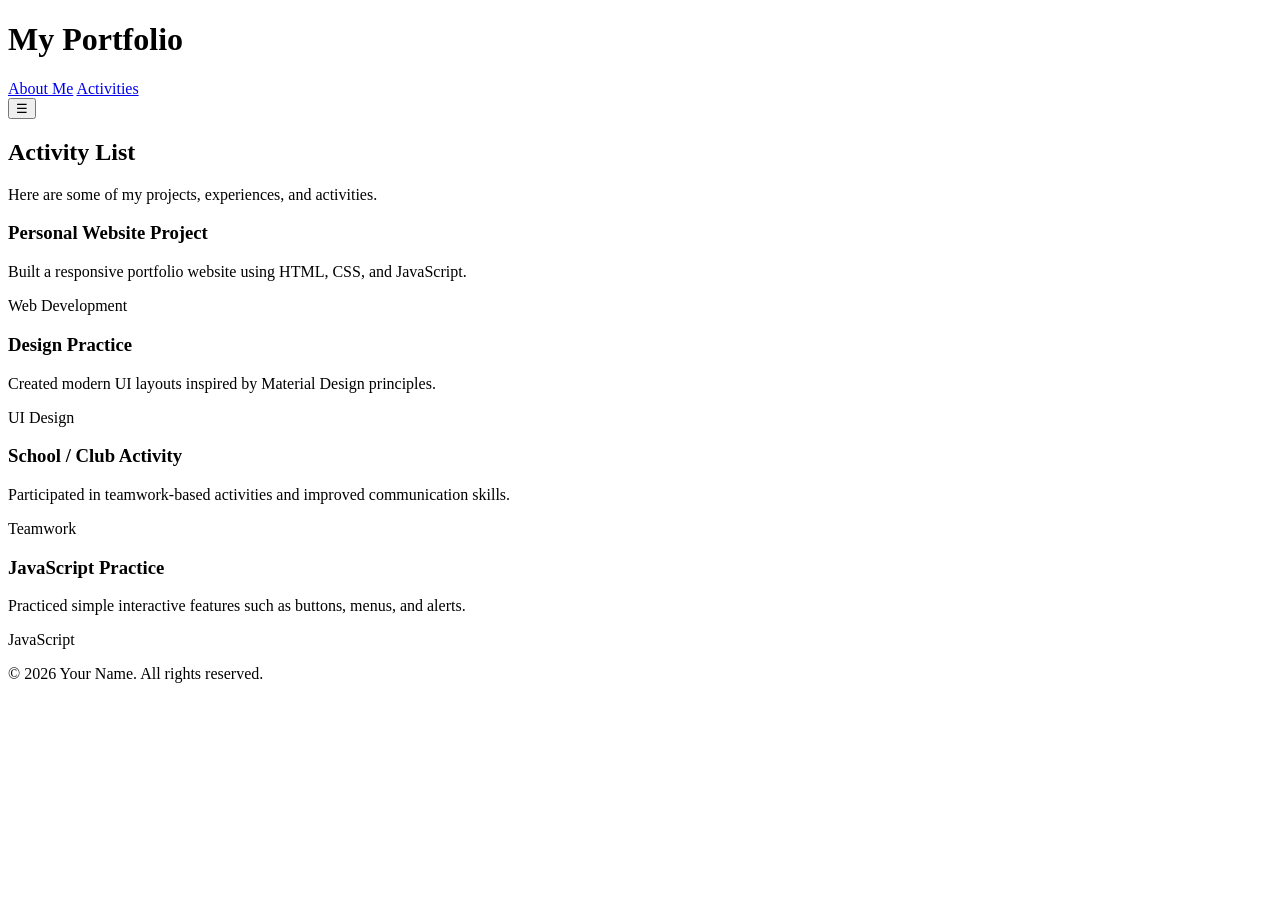
==== activities.html @ 1c616c31 "Create activities.html" ====
<!DOCTYPE html>
<html lang="en">
<head>
  <meta charset="UTF-8" />
  <meta name="viewport" content="width=device-width, initial-scale=1.0" />
  <title>Activities</title>
  <link rel="stylesheet" href="style.css" />
</head>
<body>
  <header class="navbar">
    <h1 class="logo">My Portfolio</h1>
    <nav id="navMenu">
      <a href="index.html">About Me</a>
      <a href="activities.html" class="active">Activities</a>
    </nav>
    <button class="menu-btn" type="button" onclick="toggleMenu()" aria-label="Open menu">☰</button>
  </header>

  <main class="container">
    <section class="card">
      <h2>Activity List</h2>
      <p>Here are some of my projects, experiences, and activities.</p>
    </section>

    <section class="activity-list">
      <div class="card activity-card">
        <h3>Personal Website Project</h3>
        <p>Built a responsive portfolio website using HTML, CSS, and JavaScript.</p>
        <span class="tag">Web Development</span>
      </div>
      <div class="card activity-card">
        <h3>Design Practice</h3>
        <p>Created modern UI layouts inspired by Material Design principles.</p>
        <span class="tag">UI Design</span>
      </div>
      <div class="card activity-card">
        <h3>School / Club Activity</h3>
        <p>Participated in teamwork-based activities and improved communication skills.</p>
        <span class="tag">Teamwork</span>
      </div>
      <div class="card activity-card">
        <h3>JavaScript Practice</h3>
        <p>Practiced simple interactive features such as buttons, menus, and alerts.</p>
        <span class="tag">JavaScript</span>
      </div>
    </section>
  </main>

  <footer>
    <p>© 2026 Your Name. All rights reserved.</p>
  </footer>
  <script src="script.js"></script>
</body>
</html>
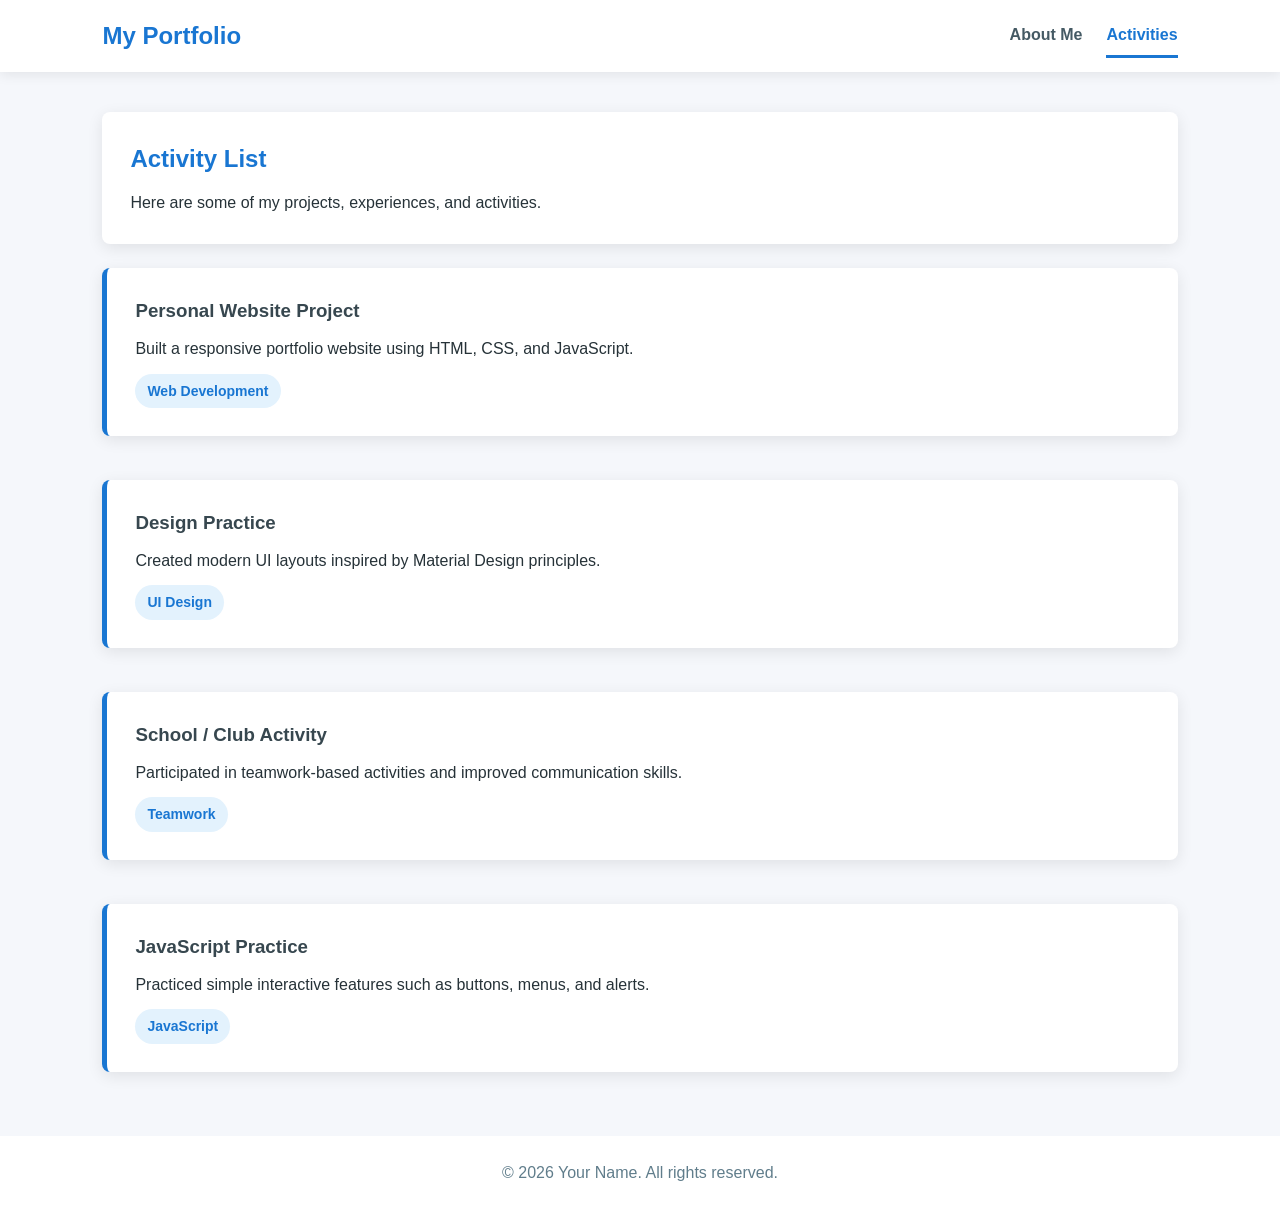
==== commit 992b5989: "Update activities.html" ====
--- a/activities.html
+++ b/activities.html
@@ -9,11 +9,13 @@
 <body>
   <header class="navbar">
     <h1 class="logo">My Portfolio</h1>
+
     <nav id="navMenu">
       <a href="index.html">About Me</a>
       <a href="activities.html" class="active">Activities</a>
     </nav>
-    <button class="menu-btn" type="button" onclick="toggleMenu()" aria-label="Open menu">☰</button>
+
+    <button class="menu-btn" onclick="toggleMenu()">☰</button>
   </header>
 
   <main class="container">
@@ -25,22 +27,33 @@
     <section class="activity-list">
       <div class="card activity-card">
         <h3>Personal Website Project</h3>
-        <p>Built a responsive portfolio website using HTML, CSS, and JavaScript.</p>
+        <p>
+          Built a responsive portfolio website using HTML, CSS, and JavaScript.
+        </p>
         <span class="tag">Web Development</span>
       </div>
+
       <div class="card activity-card">
         <h3>Design Practice</h3>
-        <p>Created modern UI layouts inspired by Material Design principles.</p>
+        <p>
+          Created modern UI layouts inspired by Material Design principles.
+        </p>
         <span class="tag">UI Design</span>
       </div>
+
       <div class="card activity-card">
         <h3>School / Club Activity</h3>
-        <p>Participated in teamwork-based activities and improved communication skills.</p>
+        <p>
+          Participated in teamwork-based activities and improved communication skills.
+        </p>
         <span class="tag">Teamwork</span>
       </div>
+
       <div class="card activity-card">
         <h3>JavaScript Practice</h3>
-        <p>Practiced simple interactive features such as buttons, menus, and alerts.</p>
+        <p>
+          Practiced simple interactive features such as buttons, menus, and alerts.
+        </p>
         <span class="tag">JavaScript</span>
       </div>
     </section>
@@ -49,6 +62,7 @@
   <footer>
     <p>© 2026 Your Name. All rights reserved.</p>
   </footer>
+
   <script src="script.js"></script>
 </body>
 </html>
--- a/style.css
+++ b/style.css
@@ -0,0 +1,215 @@
+* {
+  box-sizing: border-box;
+  margin: 0;
+  padding: 0;
+}
+
+body {
+  font-family: Arial, sans-serif;
+  background: #f5f7fb;
+  color: #263238;
+  line-height: 1.6;
+}
+
+.navbar {
+  background: #ffffff;
+  height: 72px;
+  padding: 0 8%;
+  display: flex;
+  align-items: center;
+  justify-content: space-between;
+  box-shadow: 0 3px 12px rgba(0, 0, 0, 0.08);
+  position: sticky;
+  top: 0;
+  z-index: 10;
+}
+
+.logo {
+  font-size: 24px;
+  color: #1976d2;
+}
+
+nav {
+  display: flex;
+  gap: 24px;
+}
+
+nav a {
+  text-decoration: none;
+  color: #455a64;
+  font-weight: bold;
+  padding: 8px 0;
+}
+
+nav a:hover,
+nav a.active {
+  color: #1976d2;
+  border-bottom: 3px solid #1976d2;
+}
+
+.menu-btn {
+  display: none;
+  background: #1976d2;
+  color: white;
+  border: none;
+  padding: 8px 12px;
+  font-size: 20px;
+  border-radius: 6px;
+  cursor: pointer;
+}
+
+.container {
+  width: 84%;
+  max-width: 1100px;
+  margin: 40px auto;
+}
+
+.card {
+  background: #ffffff;
+  padding: 28px;
+  margin-bottom: 24px;
+  border-radius: 8px;
+  box-shadow: 0 4px 16px rgba(0, 0, 0, 0.09);
+}
+
+.hero {
+  display: flex;
+  gap: 32px;
+  align-items: center;
+}
+
+.profile-img {
+  width: 180px;
+  height: 180px;
+  border-radius: 50%;
+  object-fit: cover;
+  border: 5px solid #e3f2fd;
+}
+
+h2 {
+  color: #1976d2;
+  margin-bottom: 12px;
+}
+
+h3 {
+  margin-bottom: 10px;
+  color: #37474f;
+}
+
+.subtitle {
+  color: #607d8b;
+  font-weight: bold;
+  margin-bottom: 16px;
+}
+
+.primary-btn {
+  margin-top: 18px;
+  background: #1976d2;
+  color: white;
+  border: none;
+  padding: 12px 22px;
+  border-radius: 6px;
+  font-size: 16px;
+  cursor: pointer;
+  box-shadow: 0 3px 8px rgba(25, 118, 210, 0.3);
+}
+
+.primary-btn:hover {
+  background: #0d47a1;
+}
+
+.message {
+  margin-top: 12px;
+  color: #1976d2;
+  font-weight: bold;
+}
+
+.grid {
+  display: grid;
+  grid-template-columns: repeat(3, 1fr);
+  gap: 18px;
+}
+
+.small-card {
+  margin-bottom: 0;
+}
+
+.activity-list {
+  display: grid;
+  gap: 20px;
+}
+
+.activity-card {
+  border-left: 5px solid #1976d2;
+}
+
+.tag {
+  display: inline-block;
+  margin-top: 12px;
+  background: #e3f2fd;
+  color: #1976d2;
+  padding: 6px 12px;
+  border-radius: 20px;
+  font-size: 14px;
+  font-weight: bold;
+}
+
+footer {
+  text-align: center;
+  padding: 24px;
+  background: #ffffff;
+  color: #607d8b;
+  margin-top: 40px;
+}
+
+@media (max-width: 768px) {
+  .navbar {
+    padding: 0 5%;
+  }
+
+  nav {
+    display: none;
+    position: absolute;
+    top: 72px;
+    right: 5%;
+    background: white;
+    width: 200px;
+    flex-direction: column;
+    gap: 0;
+    box-shadow: 0 4px 16px rgba(0, 0, 0, 0.12);
+    border-radius: 8px;
+    overflow: hidden;
+  }
+
+  nav.show {
+    display: flex;
+  }
+
+  nav a {
+    padding: 14px 18px;
+    border-bottom: 1px solid #eeeeee;
+  }
+
+  nav a.active {
+    border-bottom: 1px solid #eeeeee;
+    background: #e3f2fd;
+  }
+
+  .menu-btn {
+    display: block;
+  }
+
+  .container {
+    width: 90%;
+    margin: 28px auto;
+  }
+
+  .hero {
+    flex-direction: column;
+    text-align: center;
+  }
+
+  .grid {
+    grid-template-columns: 1fr;
+  }
+}
